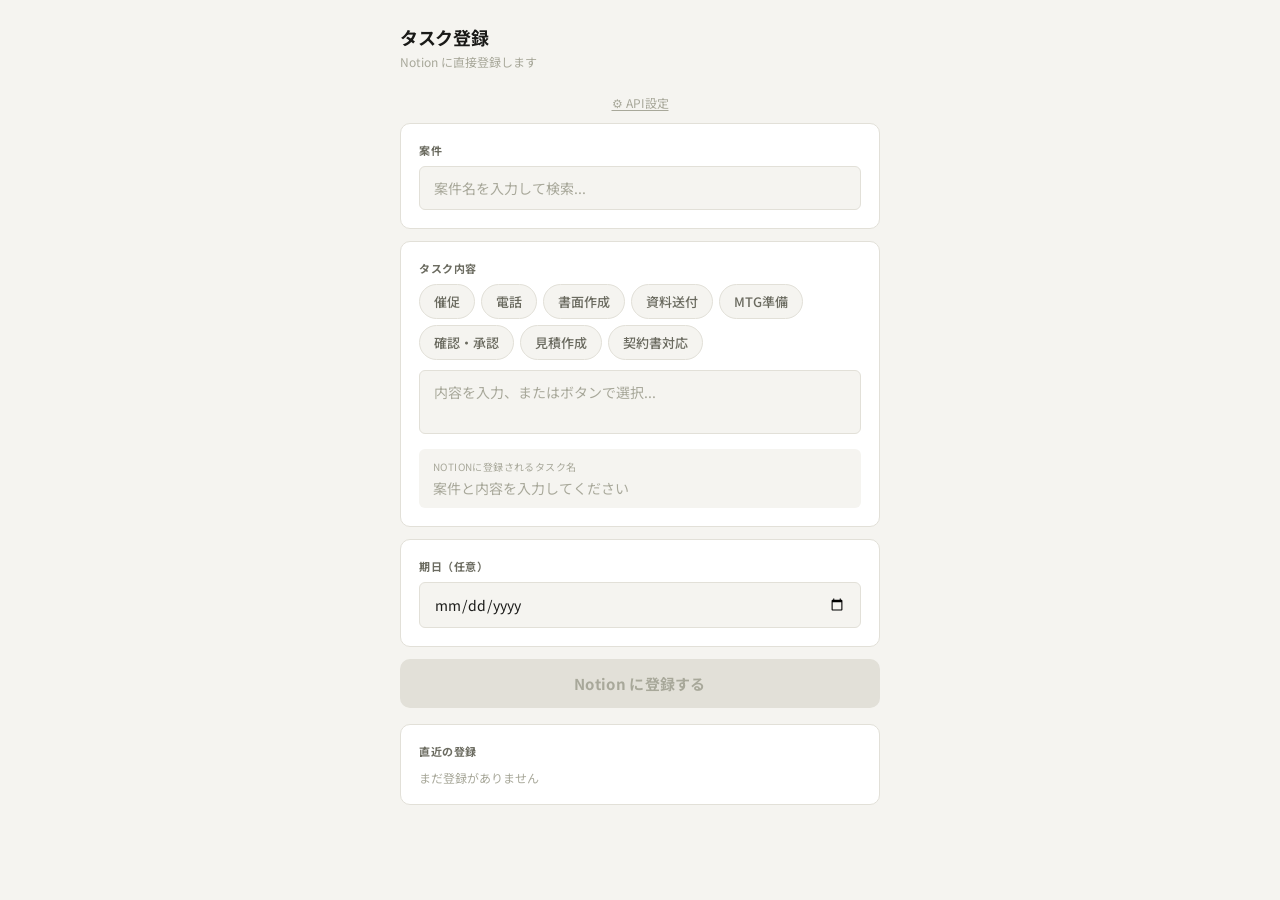
==== index.html @ 01832814 "Add files via upload" ====
<!DOCTYPE html>
<html lang="ja">
<head>
<meta charset="UTF-8">
<meta name="viewport" content="width=device-width, initial-scale=1.0">
<title>タスク登録</title>
<style>
  @import url('https://fonts.googleapis.com/css2?family=Noto+Sans+JP:wght@400;500;700&display=swap');

  :root {
    --bg: #f5f4f0;
    --surface: #ffffff;
    --border: #e2e0d8;
    --border-focus: #a0a090;
    --text: #1a1a18;
    --text-sub: #6b6b60;
    --text-hint: #a8a89a;
    --accent: #2d6a4f;
    --accent-light: #e8f5ee;
    --accent-border: #74c69d;
    --proj-bg: #eeedfe;
    --proj-text: #3c3489;
    --danger: #c94040;
    --radius: 10px;
    --radius-sm: 6px;
    --radius-pill: 20px;
  }

  * { box-sizing: border-box; margin: 0; padding: 0; }

  body {
    font-family: 'Noto Sans JP', sans-serif;
    background: var(--bg);
    color: var(--text);
    min-height: 100vh;
    display: flex;
    justify-content: center;
    align-items: flex-start;
    padding: 24px 16px 60px;
  }

  .container {
    width: 100%;
    max-width: 480px;
  }

  .header {
    margin-bottom: 24px;
  }

  .header h1 {
    font-size: 18px;
    font-weight: 700;
    letter-spacing: -0.3px;
    color: var(--text);
  }

  .header p {
    font-size: 12px;
    color: var(--text-hint);
    margin-top: 3px;
  }

  .card {
    background: var(--surface);
    border: 1px solid var(--border);
    border-radius: var(--radius);
    padding: 18px;
    margin-bottom: 12px;
  }

  .field-label {
    font-size: 11px;
    font-weight: 700;
    letter-spacing: 0.5px;
    color: var(--text-sub);
    text-transform: uppercase;
    margin-bottom: 8px;
  }

  /* 案件検索 */
  .search-wrap { position: relative; }

  .search-input {
    width: 100%;
    padding: 11px 14px;
    font-size: 14px;
    font-family: inherit;
    border: 1px solid var(--border);
    border-radius: var(--radius-sm);
    background: var(--bg);
    color: var(--text);
    outline: none;
    transition: border-color 0.15s;
  }

  .search-input:focus { border-color: var(--border-focus); }
  .search-input::placeholder { color: var(--text-hint); }

  .suggestions {
    display: none;
    position: absolute;
    top: calc(100% + 4px);
    left: 0; right: 0;
    background: var(--surface);
    border: 1px solid var(--border);
    border-radius: var(--radius-sm);
    overflow: hidden;
    z-index: 100;
    box-shadow: 0 4px 16px rgba(0,0,0,0.08);
  }

  .sug-item {
    padding: 10px 14px;
    font-size: 13px;
    cursor: pointer;
    transition: background 0.1s;
    color: var(--text);
  }

  .sug-item:hover { background: var(--bg); }
  .sug-item strong { color: var(--accent); font-weight: 700; }

  .sug-empty {
    padding: 10px 14px;
    font-size: 13px;
    color: var(--text-hint);
  }

  .selected-chip {
    display: none;
    align-items: center;
    gap: 6px;
    background: var(--proj-bg);
    color: var(--proj-text);
    border-radius: var(--radius-pill);
    padding: 5px 12px;
    font-size: 13px;
    font-weight: 500;
    margin-top: 8px;
    width: fit-content;
  }

  .selected-chip button {
    background: none;
    border: none;
    cursor: pointer;
    color: var(--proj-text);
    font-size: 15px;
    line-height: 1;
    padding: 0;
    opacity: 0.7;
  }

  .selected-chip button:hover { opacity: 1; }

  /* 種別ボタン */
  .type-grid {
    display: flex;
    flex-wrap: wrap;
    gap: 6px;
  }

  .type-btn {
    padding: 7px 14px;
    font-size: 13px;
    font-family: inherit;
    font-weight: 500;
    border: 1px solid var(--border);
    border-radius: var(--radius-pill);
    background: var(--bg);
    color: var(--text-sub);
    cursor: pointer;
    transition: all 0.12s;
  }

  .type-btn:hover { border-color: var(--border-focus); color: var(--text); }

  .type-btn.active {
    background: var(--accent-light);
    border-color: var(--accent-border);
    color: var(--accent);
  }

  /* タスク内容 */
  .task-input {
    width: 100%;
    padding: 11px 14px;
    font-size: 14px;
    font-family: inherit;
    border: 1px solid var(--border);
    border-radius: var(--radius-sm);
    background: var(--bg);
    color: var(--text);
    outline: none;
    transition: border-color 0.15s;
    resize: none;
  }

  .task-input:focus { border-color: var(--border-focus); }
  .task-input::placeholder { color: var(--text-hint); }

  /* プレビュー */
  .preview {
    background: var(--bg);
    border-radius: var(--radius-sm);
    padding: 10px 14px;
    margin-top: 10px;
  }

  .preview-label {
    font-size: 10px;
    color: var(--text-hint);
    letter-spacing: 0.4px;
    text-transform: uppercase;
    margin-bottom: 4px;
  }

  .preview-name {
    font-size: 14px;
    font-weight: 500;
    color: var(--text);
    min-height: 20px;
  }

  .preview-name.empty { color: var(--text-hint); font-weight: 400; }

  /* 期日 */
  .date-input {
    width: 100%;
    padding: 11px 14px;
    font-size: 14px;
    font-family: inherit;
    border: 1px solid var(--border);
    border-radius: var(--radius-sm);
    background: var(--bg);
    color: var(--text);
    outline: none;
    transition: border-color 0.15s;
  }

  .date-input:focus { border-color: var(--border-focus); }

  /* 登録ボタン */
  .submit-btn {
    width: 100%;
    padding: 14px;
    font-size: 15px;
    font-family: inherit;
    font-weight: 700;
    background: var(--accent);
    color: #fff;
    border: none;
    border-radius: var(--radius);
    cursor: pointer;
    transition: opacity 0.15s, transform 0.1s;
    letter-spacing: 0.3px;
  }

  .submit-btn:hover:not(:disabled) { opacity: 0.88; }
  .submit-btn:active:not(:disabled) { transform: scale(0.98); }

  .submit-btn:disabled {
    background: var(--border);
    color: var(--text-hint);
    cursor: not-allowed;
  }

  /* トースト */
  .toast {
    display: none;
    position: fixed;
    bottom: 28px;
    left: 50%;
    transform: translateX(-50%);
    background: var(--text);
    color: #fff;
    padding: 12px 20px;
    border-radius: var(--radius-pill);
    font-size: 13px;
    font-weight: 500;
    white-space: nowrap;
    z-index: 999;
    animation: fadeup 0.2s ease;
  }

  .toast.error { background: var(--danger); }

  @keyframes fadeup {
    from { opacity: 0; transform: translateX(-50%) translateY(8px); }
    to   { opacity: 1; transform: translateX(-50%) translateY(0); }
  }

  /* 直近履歴 */
  .history-list { display: flex; flex-direction: column; gap: 0; }

  .h-item {
    display: flex;
    align-items: center;
    gap: 8px;
    padding: 9px 0;
    border-bottom: 1px solid var(--border);
    font-size: 12px;
  }

  .h-item:last-child { border-bottom: none; }
  .h-name { flex: 1; color: var(--text); line-height: 1.4; }
  .h-date { color: var(--text-hint); white-space: nowrap; }
  .h-empty { font-size: 12px; color: var(--text-hint); }

  /* ローディング */
  .loading {
    display: none;
    font-size: 12px;
    color: var(--text-hint);
    margin-top: 6px;
  }

  /* 設定エリア */
  .config-toggle {
    font-size: 12px;
    color: var(--text-hint);
    cursor: pointer;
    text-align: center;
    margin-bottom: 12px;
    text-decoration: underline;
    text-underline-offset: 2px;
  }

  .config-area {
    display: none;
    background: var(--surface);
    border: 1px solid var(--border);
    border-radius: var(--radius);
    padding: 16px 18px;
    margin-bottom: 12px;
  }

  .config-area .field-label { margin-bottom: 6px; }

  .config-input {
    width: 100%;
    padding: 9px 12px;
    font-size: 13px;
    font-family: 'Courier New', monospace;
    border: 1px solid var(--border);
    border-radius: var(--radius-sm);
    background: var(--bg);
    color: var(--text);
    outline: none;
    margin-bottom: 10px;
  }

  .config-input:focus { border-color: var(--border-focus); }

  .config-save {
    padding: 8px 16px;
    font-size: 13px;
    font-family: inherit;
    font-weight: 500;
    background: var(--text);
    color: #fff;
    border: none;
    border-radius: var(--radius-sm);
    cursor: pointer;
  }
</style>
</head>
<body>
<div class="container">

  <div class="header">
    <h1>タスク登録</h1>
    <p>Notion に直接登録します</p>
  </div>

  <!-- 設定（折りたたみ） -->
  <div class="config-toggle" onclick="toggleConfig()">⚙ API設定</div>
  <div class="config-area" id="config-area">
    <div class="field-label">タスクDB ID</div>
    <input class="config-input" id="cfg-task-db" type="text" placeholder="xxxxxxxxxxxxxxxxxxxxxxxxxxxxxxxx">
    <div class="field-label">プロジェクトDB ID</div>
    <input class="config-input" id="cfg-proj-db" type="text" placeholder="xxxxxxxxxxxxxxxxxxxxxxxxxxxxxxxx">
    <button class="config-save" onclick="saveConfig()">保存</button>
  </div>

  <!-- 案件検索 -->
  <div class="card">
    <div class="field-label">案件</div>
    <div class="search-wrap">
      <input class="search-input" id="proj-search" type="text"
        placeholder="案件名を入力して検索..."
        oninput="onSearchInput(this.value)"
        autocomplete="off">
      <div class="suggestions" id="suggestions"></div>
    </div>
    <div class="selected-chip" id="selected-chip">
      <span id="selected-proj-name"></span>
      <button onclick="clearProject()">×</button>
    </div>
    <div class="loading" id="proj-loading">読み込み中...</div>
  </div>

  <!-- タスク内容 -->
  <div class="card">
    <div class="field-label">タスク内容</div>
    <div class="type-grid" id="type-grid"></div>
    <textarea class="task-input" id="task-content" rows="2"
      placeholder="内容を入力、またはボタンで選択..."
      oninput="updatePreview()" style="margin-top:10px;"></textarea>
    <div class="preview">
      <div class="preview-label">Notionに登録されるタスク名</div>
      <div class="preview-name empty" id="preview-name">案件と内容を入力してください</div>
    </div>
  </div>

  <!-- 期日 -->
  <div class="card">
    <div class="field-label">期日（任意）</div>
    <input class="date-input" id="task-date" type="date">
  </div>

  <!-- 登録ボタン -->
  <button class="submit-btn" id="submit-btn" onclick="submitTask()" disabled>
    Notion に登録する
  </button>

  <!-- 履歴 -->
  <div class="card" style="margin-top:16px;">
    <div class="field-label" style="margin-bottom:10px;">直近の登録</div>
    <div class="history-list" id="history-list">
      <div class="h-empty">まだ登録がありません</div>
    </div>
  </div>

</div>

<div class="toast" id="toast"></div>

<script>
// ===== 設定 =====
const CONFIG = {
  workerUrl: 'https://notion-proxy.h-miura.workers.dev',
  taskDb:  localStorage.getItem('notion_task_db') || '',
  projDb:  localStorage.getItem('notion_proj_db') || '',
};

const TASK_TYPES = ['催促','電話','書面作成','資料送付','MTG準備','確認・承認','見積作成','契約書対応'];

// ===== 状態 =====
let selectedProject = null; // { id, name }
let allProjects = [];
let history = [];

// ===== 初期化 =====
function init() {
  const grid = document.getElementById('type-grid');
  if (grid) {
    TASK_TYPES.forEach(t => {
      const b = document.createElement('button');
      b.className = 'type-btn';
      b.textContent = t;
      b.onclick = () => onTypeClick(t, b);
      grid.appendChild(b);
    });
  }

  const cfgTask = document.getElementById('cfg-task-db');
  const cfgProj = document.getElementById('cfg-proj-db');
  if (cfgTask) cfgTask.value = CONFIG.taskDb;
  if (cfgProj) cfgProj.value = CONFIG.projDb;

  if (CONFIG.taskDb && CONFIG.projDb) fetchProjects();
}

// ===== 設定 =====
function toggleConfig() {
  const el = document.getElementById('config-area');
  if (!el) return;
  el.style.display = el.style.display === 'block' ? 'none' : 'block';
}

function saveConfig() {
  CONFIG.taskDb = document.getElementById('cfg-task-db').value.trim();
  CONFIG.projDb = document.getElementById('cfg-proj-db').value.trim();
  localStorage.setItem('notion_task_db', CONFIG.taskDb);
  localStorage.setItem('notion_proj_db', CONFIG.projDb);
  const configArea = document.getElementById('config-area');
  if (configArea) configArea.style.display = 'none';
  showToast('設定を保存しました');
  if (CONFIG.taskDb && CONFIG.projDb) fetchProjects();
}

// ===== プロジェクト取得 =====
async function fetchProjects() {
  if (!CONFIG.projDb) return;
  const loadingEl = document.getElementById('proj-loading');
  if (loadingEl) loadingEl.style.display = 'block';
  try {
    let results = [];
    let cursor = undefined;
    while (true) {
      const body = { page_size: 100 };
      if (cursor) body.start_cursor = cursor;
      const res = await notionRequest(
        `https://api.notion.com/v1/databases/${CONFIG.projDb}/query`,
        'POST', body
      );
      results = results.concat(res.results);
      if (!res.has_more) break;
      cursor = res.next_cursor;
    }
    allProjects = results.map(p => ({
      id: p.id,
      name: p.properties?.['名前']?.title?.[0]?.plain_text
         || p.properties?.['Name']?.title?.[0]?.plain_text
         || p.properties?.['プロジェクト名']?.title?.[0]?.plain_text
         || '（名称なし）'
    })).filter(p => p.name !== '（名称なし）').sort((a,b) => a.name.localeCompare(b.name));
  } catch(e) {
    showToast('プロジェクト取得に失敗しました: ' + e.message, true);
  }
  if (loadingEl) loadingEl.style.display = 'none';
}

// ===== 案件検索 =====
function onSearchInput(val) {
  const box = document.getElementById('suggestions');
  if (!box) return;
  if (!val.trim()) { box.style.display = 'none'; return; }
  const hits = allProjects.filter(p => p.name.includes(val)).slice(0, 8);
  if (!hits.length) {
    box.innerHTML = '<div class="sug-empty">見つかりません</div>';
    box.style.display = 'block';
    return;
  }
  box.innerHTML = hits.map(p => {
    const idx = p.name.indexOf(val);
    const hi = p.name.slice(0,idx)
      + '<strong>' + p.name.slice(idx, idx+val.length) + '</strong>'
      + p.name.slice(idx+val.length);
    return `<div class="sug-item" onclick="selectProject('${p.id}','${p.name.replace(/'/g,"\\'")}')">` + hi + `</div>`;
  }).join('');
  box.style.display = 'block';
}

function selectProject(id, name) {
  selectedProject = { id, name };
  const search = document.getElementById('proj-search');
  const sug = document.getElementById('suggestions');
  const chipName = document.getElementById('selected-proj-name');
  const chip = document.getElementById('selected-chip');
  if (search) search.value = '';
  if (sug) sug.style.display = 'none';
  if (chipName) chipName.textContent = name;
  if (chip) chip.style.display = 'flex';
  updatePreview();
}

function clearProject() {
  selectedProject = null;
  const chip = document.getElementById('selected-chip');
  if (chip) chip.style.display = 'none';
  updatePreview();
}

// クリック外で閉じる
document.addEventListener('click', e => {
  if (!e.target.closest('.search-wrap')) {
    const sug = document.getElementById('suggestions');
    if (sug) sug.style.display = 'none';
  }
});

// ===== 種別ボタン =====
function onTypeClick(text, btn) {
  const input = document.getElementById('task-content');
  const isActive = btn.classList.contains('active');
  document.querySelectorAll('.type-btn').forEach(b => b.classList.remove('active'));
  if (isActive) {
    input.value = '';
  } else {
    btn.classList.add('active');
    input.value = text;
    input.focus();
    // カーソルを末尾へ
    input.setSelectionRange(input.value.length, input.value.length);
  }
  updatePreview();
}

// ===== プレビュー =====
function updatePreview() {
  const contentEl = document.getElementById('task-content');
  const el = document.getElementById('preview-name');
  if (!contentEl || !el) return;
  const content = contentEl.value.trim();
  if (selectedProject && content) {
    el.textContent = `${selectedProject.name} / ${content}`;
    el.classList.remove('empty');
  } else if (selectedProject) {
    el.textContent = `${selectedProject.name} / （内容を入力）`;
    el.classList.add('empty');
  } else if (content) {
    el.textContent = `（案件未選択） / ${content}`;
    el.classList.add('empty');
  } else {
    el.textContent = '案件と内容を入力してください';
    el.classList.add('empty');
  }
  checkReady();
}

function checkReady() {
  const contentEl = document.getElementById('task-content');
  const btn = document.getElementById('submit-btn');
  if (!contentEl || !btn) return;
  const content = contentEl.value.trim();
  btn.disabled = !(selectedProject && content);
}

// ===== 登録 =====
async function submitTask() {
  if (!CONFIG.taskDb) {
    showToast('API設定を入力してください', true);
    toggleConfig();
    return;
  }
  const content = document.getElementById('task-content').value.trim();
  const taskName = `${selectedProject.name} / ${content}`;
  const dateVal  = document.getElementById('task-date').value;

  const btn = document.getElementById('submit-btn');
  btn.disabled = true;
  btn.textContent = '登録中...';

  try {
    const props = {
      'タスク名': { title: [{ text: { content: taskName } }] },
    };

    // リレーション
    if (selectedProject?.id) {
      props['プロジェクト'] = { relation: [{ id: selectedProject.id }] };
    }

    // 期日
    if (dateVal) {
      props['期日'] = { date: { start: dateVal } };
    }

    await notionRequest(
      `https://api.notion.com/v1/pages`,
      'POST',
      { parent: { database_id: CONFIG.taskDb }, properties: props }
    );

    // 履歴に追加
    const now = new Date();
    const timeStr = `${now.getHours()}:${String(now.getMinutes()).padStart(2,'0')}`;
    history.unshift({ name: taskName, time: timeStr });
    renderHistory();

    showToast('登録しました');

    // リセット
    document.getElementById('task-content').value = '';
    document.getElementById('task-date').value = '';
    document.querySelectorAll('.type-btn').forEach(b => b.classList.remove('active'));
    clearProject();

  } catch(e) {
    showToast('登録に失敗: ' + e.message, true);
  }

  btn.textContent = 'Notion に登録する';
  checkReady();
}

// ===== Notion APIリクエスト（Cloudflare Workers経由） =====
async function notionRequest(url, method, body) {
  const path = url.replace('https://api.notion.com', '');
  const res = await fetch(CONFIG.workerUrl + path, {
    method,
    headers: {
      'Content-Type': 'application/json',
    },
    body: JSON.stringify(body),
  });
  if (!res.ok) {
    const err = await res.json().catch(() => ({}));
    throw new Error(err.message || `HTTP ${res.status}`);
  }
  return res.json();
}

// ===== 履歴描画 =====
function renderHistory() {
  const el = document.getElementById('history-list');
  if (!history.length) {
    el.innerHTML = '<div class="h-empty">まだ登録がありません</div>';
    return;
  }
  el.innerHTML = history.slice(0, 5).map(h =>
    `<div class="h-item">
      <span class="h-name">${h.name}</span>
      <span class="h-date">${h.time}</span>
    </div>`
  ).join('');
}

// ===== トースト =====
function showToast(msg, isError = false) {
  const el = document.getElementById('toast');
  el.textContent = msg;
  el.className = 'toast' + (isError ? ' error' : '');
  el.style.display = 'block';
  setTimeout(() => { el.style.display = 'none'; }, 2800);
}

document.addEventListener('DOMContentLoaded', init);
</script>
</body>
</html>
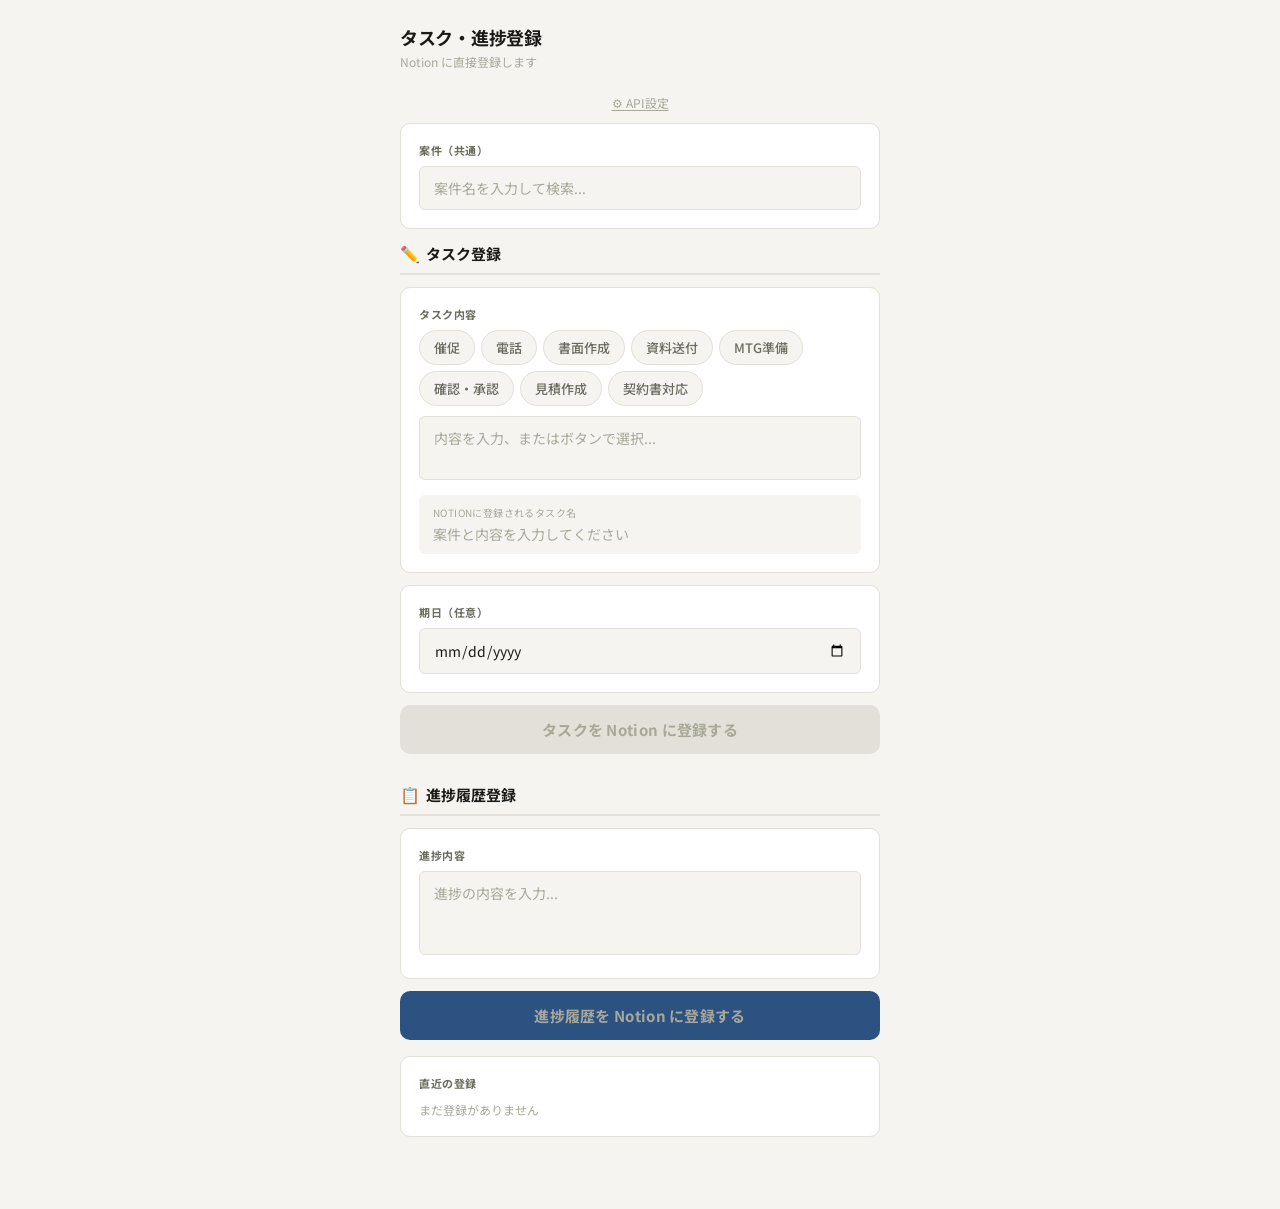
==== commit 8cc6726a: "Add files via upload" ====
--- a/index.html
+++ b/index.html
@@ -3,7 +3,7 @@
 <head>
 <meta charset="UTF-8">
 <meta name="viewport" content="width=device-width, initial-scale=1.0">
-<title>タスク登録</title>
+<title>タスク・進捗登録</title>
 <style>
   @import url('https://fonts.googleapis.com/css2?family=Noto+Sans+JP:wght@400;500;700&display=swap');
 
@@ -18,6 +18,9 @@
     --accent: #2d6a4f;
     --accent-light: #e8f5ee;
     --accent-border: #74c69d;
+    --accent2: #2c5282;
+    --accent2-light: #ebf1fa;
+    --accent2-border: #74a8d6;
     --proj-bg: #eeedfe;
     --proj-text: #3c3489;
     --danger: #c94040;
@@ -76,6 +79,25 @@
     color: var(--text-sub);
     text-transform: uppercase;
     margin-bottom: 8px;
+  }
+
+  /* セクション見出し */
+  .section-title {
+    font-size: 15px;
+    font-weight: 700;
+    color: var(--text);
+    margin-bottom: 12px;
+    padding-bottom: 8px;
+    border-bottom: 2px solid var(--border);
+    display: flex;
+    align-items: center;
+    gap: 6px;
+  }
+
+  .section-title .icon { font-size: 16px; }
+
+  .section-divider {
+    margin: 28px 0 20px;
   }
 
   /* 案件検索 */
@@ -108,6 +130,8 @@
     overflow: hidden;
     z-index: 100;
     box-shadow: 0 4px 16px rgba(0,0,0,0.08);
+    max-height: 240px;
+    overflow-y: auto;
   }
 
   .sug-item {
@@ -264,6 +288,10 @@
     background: var(--border);
     color: var(--text-hint);
     cursor: not-allowed;
+  }
+
+  .submit-btn.btn-history {
+    background: var(--accent2);
   }
 
   /* トースト */
@@ -306,6 +334,15 @@
   .h-item:last-child { border-bottom: none; }
   .h-name { flex: 1; color: var(--text); line-height: 1.4; }
   .h-date { color: var(--text-hint); white-space: nowrap; }
+  .h-badge {
+    font-size: 10px;
+    padding: 2px 7px;
+    border-radius: var(--radius-pill);
+    font-weight: 500;
+    white-space: nowrap;
+  }
+  .h-badge.task { background: var(--accent-light); color: var(--accent); }
+  .h-badge.progress { background: var(--accent2-light); color: var(--accent2); }
   .h-empty { font-size: 12px; color: var(--text-hint); }
 
   /* ローディング */
@@ -370,7 +407,7 @@
 <div class="container">
 
   <div class="header">
-    <h1>タスク登録</h1>
+    <h1>タスク・進捗登録</h1>
     <p>Notion に直接登録します</p>
   </div>
 
@@ -381,12 +418,14 @@
     <input class="config-input" id="cfg-task-db" type="text" placeholder="xxxxxxxxxxxxxxxxxxxxxxxxxxxxxxxx">
     <div class="field-label">プロジェクトDB ID</div>
     <input class="config-input" id="cfg-proj-db" type="text" placeholder="xxxxxxxxxxxxxxxxxxxxxxxxxxxxxxxx">
+    <div class="field-label">進捗履歴DB ID</div>
+    <input class="config-input" id="cfg-history-db" type="text" placeholder="xxxxxxxxxxxxxxxxxxxxxxxxxxxxxxxx">
     <button class="config-save" onclick="saveConfig()">保存</button>
   </div>
 
-  <!-- 案件検索 -->
+  <!-- ==================== 共通：案件選択 ==================== -->
   <div class="card">
-    <div class="field-label">案件</div>
+    <div class="field-label">案件（共通）</div>
     <div class="search-wrap">
       <input class="search-input" id="proj-search" type="text"
         placeholder="案件名を入力して検索..."
@@ -401,6 +440,9 @@
     <div class="loading" id="proj-loading">読み込み中...</div>
   </div>
 
+  <!-- ==================== タスク登録 ==================== -->
+  <div class="section-title"><span class="icon">✏️</span> タスク登録</div>
+
   <!-- タスク内容 -->
   <div class="card">
     <div class="field-label">タスク内容</div>
@@ -420,12 +462,29 @@
     <input class="date-input" id="task-date" type="date">
   </div>
 
-  <!-- 登録ボタン -->
+  <!-- タスク登録ボタン -->
   <button class="submit-btn" id="submit-btn" onclick="submitTask()" disabled>
-    Notion に登録する
+    タスクを Notion に登録する
   </button>
 
-  <!-- 履歴 -->
+  <!-- ==================== 進捗履歴登録 ==================== -->
+  <div class="section-divider"></div>
+  <div class="section-title"><span class="icon">📋</span> 進捗履歴登録</div>
+
+  <!-- 進捗内容 -->
+  <div class="card">
+    <div class="field-label">進捗内容</div>
+    <textarea class="task-input" id="hist-content" rows="3"
+      placeholder="進捗の内容を入力..."
+      oninput="checkHistReady()"></textarea>
+  </div>
+
+  <!-- 進捗登録ボタン -->
+  <button class="submit-btn btn-history" id="hist-submit-btn" onclick="submitHistory()" disabled>
+    進捗履歴を Notion に登録する
+  </button>
+
+  <!-- 直近の登録履歴 -->
   <div class="card" style="margin-top:16px;">
     <div class="field-label" style="margin-bottom:10px;">直近の登録</div>
     <div class="history-list" id="history-list">
@@ -441,16 +500,17 @@
 // ===== 設定 =====
 const CONFIG = {
   workerUrl: 'https://notion-proxy.h-miura.workers.dev',
-  taskDb:  localStorage.getItem('notion_task_db') || '',
-  projDb:  localStorage.getItem('notion_proj_db') || '',
+  taskDb:    localStorage.getItem('notion_task_db') || '',
+  projDb:    localStorage.getItem('notion_proj_db') || '',
+  historyDb: localStorage.getItem('notion_history_db') || '',
 };
 
 const TASK_TYPES = ['催促','電話','書面作成','資料送付','MTG準備','確認・承認','見積作成','契約書対応'];
 
 // ===== 状態 =====
-let selectedProject = null; // { id, name }
+let selectedProject = null; // 共通の案件選択
 let allProjects = [];
-let history = [];
+let recentHistory = [];
 
 // ===== 初期化 =====
 function init() {
@@ -467,10 +527,12 @@
 
   const cfgTask = document.getElementById('cfg-task-db');
   const cfgProj = document.getElementById('cfg-proj-db');
+  const cfgHist = document.getElementById('cfg-history-db');
   if (cfgTask) cfgTask.value = CONFIG.taskDb;
   if (cfgProj) cfgProj.value = CONFIG.projDb;
-
-  if (CONFIG.taskDb && CONFIG.projDb) fetchProjects();
+  if (cfgHist) cfgHist.value = CONFIG.historyDb;
+
+  if (CONFIG.projDb) fetchProjects();
 }
 
 // ===== 設定 =====
@@ -481,17 +543,19 @@
 }
 
 function saveConfig() {
-  CONFIG.taskDb = document.getElementById('cfg-task-db').value.trim();
-  CONFIG.projDb = document.getElementById('cfg-proj-db').value.trim();
+  CONFIG.taskDb    = document.getElementById('cfg-task-db').value.trim();
+  CONFIG.projDb    = document.getElementById('cfg-proj-db').value.trim();
+  CONFIG.historyDb = document.getElementById('cfg-history-db').value.trim();
   localStorage.setItem('notion_task_db', CONFIG.taskDb);
   localStorage.setItem('notion_proj_db', CONFIG.projDb);
+  localStorage.setItem('notion_history_db', CONFIG.historyDb);
   const configArea = document.getElementById('config-area');
   if (configArea) configArea.style.display = 'none';
   showToast('設定を保存しました');
-  if (CONFIG.taskDb && CONFIG.projDb) fetchProjects();
-}
-
-// ===== プロジェクト取得 =====
+  if (CONFIG.projDb) fetchProjects();
+}
+
+// ===== プロジェクト取得（ステータスフィルタ付き） =====
 async function fetchProjects() {
   if (!CONFIG.projDb) return;
   const loadingEl = document.getElementById('proj-loading');
@@ -500,7 +564,15 @@
     let results = [];
     let cursor = undefined;
     while (true) {
-      const body = { page_size: 100 };
+      const body = {
+        page_size: 100,
+        filter: {
+          or: [
+            { property: 'ステータス', status: { equals: '未着手' } },
+            { property: 'ステータス', status: { equals: '進行中' } }
+          ]
+        }
+      };
       if (cursor) body.start_cursor = cursor;
       const res = await notionRequest(
         `https://api.notion.com/v1/databases/${CONFIG.projDb}/query`,
@@ -523,7 +595,7 @@
   if (loadingEl) loadingEl.style.display = 'none';
 }
 
-// ===== 案件検索 =====
+// ===== 共通：案件検索 =====
 function onSearchInput(val) {
   const box = document.getElementById('suggestions');
   if (!box) return;
@@ -555,6 +627,7 @@
   if (chipName) chipName.textContent = name;
   if (chip) chip.style.display = 'flex';
   updatePreview();
+  checkHistReady();
 }
 
 function clearProject() {
@@ -562,6 +635,7 @@
   const chip = document.getElementById('selected-chip');
   if (chip) chip.style.display = 'none';
   updatePreview();
+  checkHistReady();
 }
 
 // クリック外で閉じる
@@ -583,7 +657,6 @@
     btn.classList.add('active');
     input.value = text;
     input.focus();
-    // カーソルを末尾へ
     input.setSelectionRange(input.value.length, input.value.length);
   }
   updatePreview();
@@ -619,7 +692,15 @@
   btn.disabled = !(selectedProject && content);
 }
 
-// ===== 登録 =====
+function checkHistReady() {
+  const contentEl = document.getElementById('hist-content');
+  const btn = document.getElementById('hist-submit-btn');
+  if (!contentEl || !btn) return;
+  const content = contentEl.value.trim();
+  btn.disabled = !(selectedProject && content);
+}
+
+// ===== タスク登録 =====
 async function submitTask() {
   if (!CONFIG.taskDb) {
     showToast('API設定を入力してください', true);
@@ -639,12 +720,10 @@
       'タスク名': { title: [{ text: { content: taskName } }] },
     };
 
-    // リレーション
     if (selectedProject?.id) {
       props['プロジェクト'] = { relation: [{ id: selectedProject.id }] };
     }
 
-    // 期日
     if (dateVal) {
       props['期日'] = { date: { start: dateVal } };
     }
@@ -655,26 +734,77 @@
       { parent: { database_id: CONFIG.taskDb }, properties: props }
     );
 
-    // 履歴に追加
     const now = new Date();
     const timeStr = `${now.getHours()}:${String(now.getMinutes()).padStart(2,'0')}`;
-    history.unshift({ name: taskName, time: timeStr });
+    recentHistory.unshift({ name: taskName, time: timeStr, type: 'task' });
     renderHistory();
 
-    showToast('登録しました');
-
-    // リセット
+    showToast('タスクを登録しました');
+
+    // タスク入力のみリセット（案件は維持）
     document.getElementById('task-content').value = '';
     document.getElementById('task-date').value = '';
     document.querySelectorAll('.type-btn').forEach(b => b.classList.remove('active'));
-    clearProject();
+    updatePreview();
 
   } catch(e) {
     showToast('登録に失敗: ' + e.message, true);
   }
 
-  btn.textContent = 'Notion に登録する';
+  btn.textContent = 'タスクを Notion に登録する';
   checkReady();
+}
+
+// ===== 進捗履歴登録 =====
+async function submitHistory() {
+  if (!CONFIG.historyDb) {
+    showToast('進捗履歴DB IDを設定してください', true);
+    toggleConfig();
+    return;
+  }
+  const content = document.getElementById('hist-content').value.trim();
+
+  const btn = document.getElementById('hist-submit-btn');
+  btn.disabled = true;
+  btn.textContent = '登録中...';
+
+  try {
+    const today = new Date();
+    const dateStr = `${today.getFullYear()}-${String(today.getMonth()+1).padStart(2,'0')}-${String(today.getDate()).padStart(2,'0')}`;
+
+    const props = {
+      '進捗履歴': { title: [{ text: { content: content } }] },
+      '作成日': { date: { start: dateStr } },
+    };
+
+    if (selectedProject?.id) {
+      props['プロジェクト'] = { relation: [{ id: selectedProject.id }] };
+    }
+
+    await notionRequest(
+      `https://api.notion.com/v1/pages`,
+      'POST',
+      { parent: { database_id: CONFIG.historyDb }, properties: props }
+    );
+
+    const now = new Date();
+    const timeStr = `${now.getHours()}:${String(now.getMinutes()).padStart(2,'0')}`;
+    const displayName = `${selectedProject.name} / ${content}`;
+    recentHistory.unshift({ name: displayName, time: timeStr, type: 'progress' });
+    renderHistory();
+
+    showToast('進捗履歴を登録しました');
+
+    // 進捗入力のみリセット（案件は維持）
+    document.getElementById('hist-content').value = '';
+    checkHistReady();
+
+  } catch(e) {
+    showToast('登録に失敗: ' + e.message, true);
+  }
+
+  btn.textContent = '進捗履歴を Notion に登録する';
+  checkHistReady();
 }
 
 // ===== Notion APIリクエスト（Cloudflare Workers経由） =====
@@ -697,16 +827,19 @@
 // ===== 履歴描画 =====
 function renderHistory() {
   const el = document.getElementById('history-list');
-  if (!history.length) {
+  if (!recentHistory.length) {
     el.innerHTML = '<div class="h-empty">まだ登録がありません</div>';
     return;
   }
-  el.innerHTML = history.slice(0, 5).map(h =>
-    `<div class="h-item">
+  el.innerHTML = recentHistory.slice(0, 8).map(h => {
+    const badgeClass = h.type === 'task' ? 'task' : 'progress';
+    const badgeLabel = h.type === 'task' ? 'タスク' : '進捗';
+    return `<div class="h-item">
+      <span class="h-badge ${badgeClass}">${badgeLabel}</span>
       <span class="h-name">${h.name}</span>
       <span class="h-date">${h.time}</span>
-    </div>`
-  ).join('');
+    </div>`;
+  }).join('');
 }
 
 // ===== トースト =====
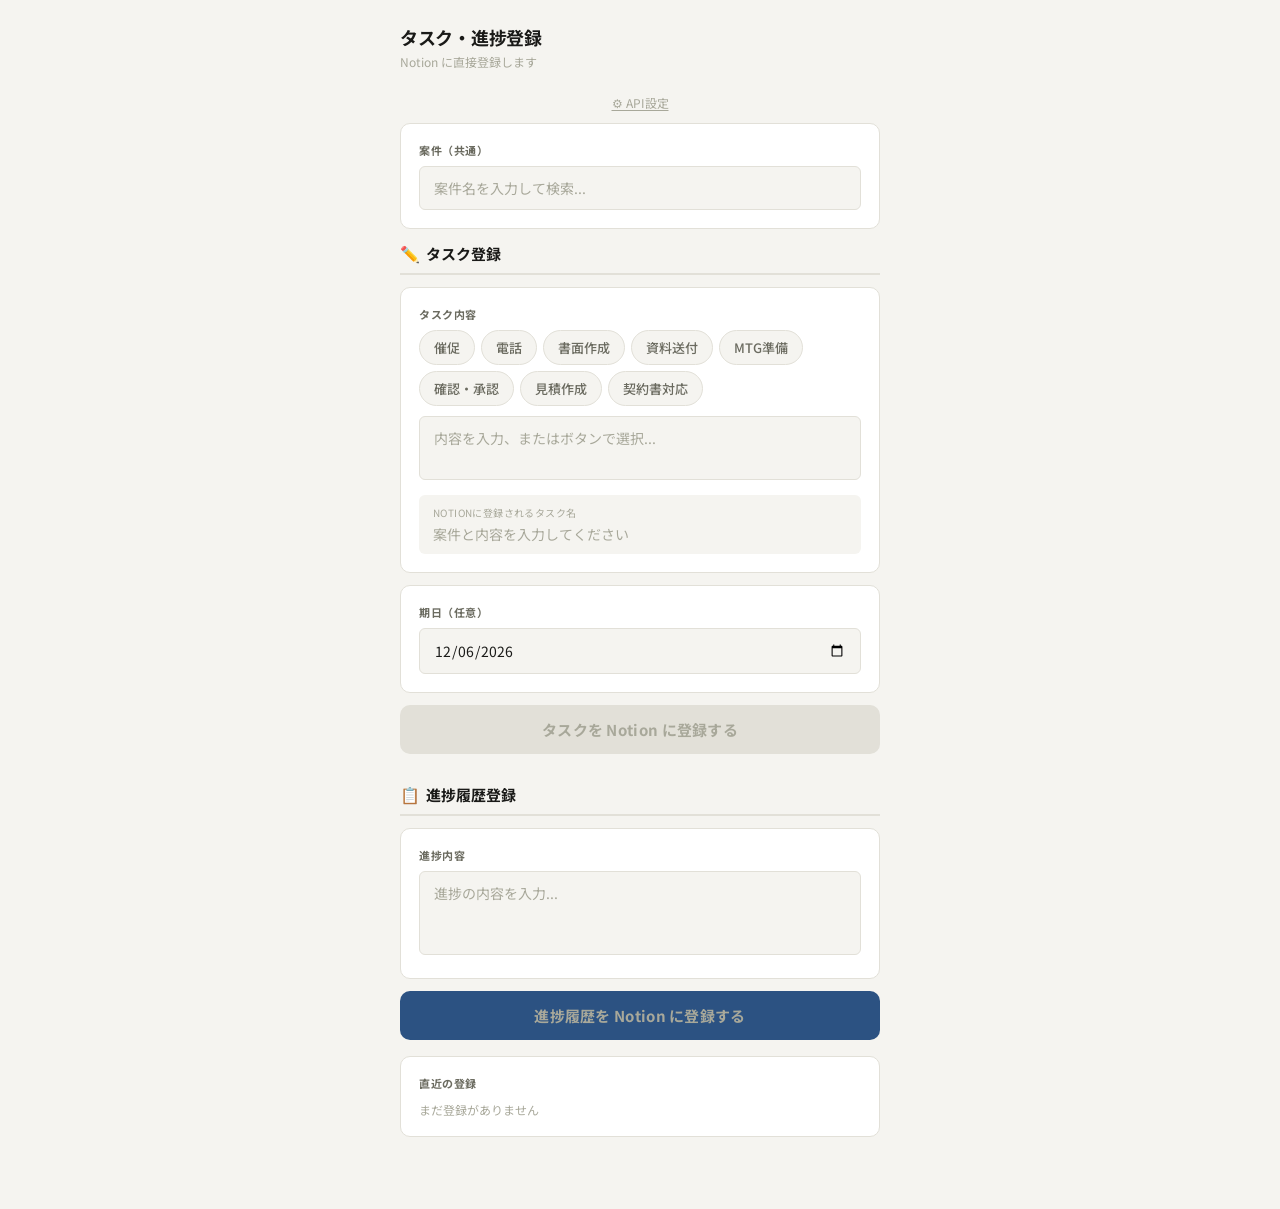
==== commit 80b6ca5a: "Add files via upload" ====
--- a/index.html
+++ b/index.html
@@ -531,6 +531,13 @@
   if (cfgTask) cfgTask.value = CONFIG.taskDb;
   if (cfgProj) cfgProj.value = CONFIG.projDb;
   if (cfgHist) cfgHist.value = CONFIG.historyDb;
+
+  // 期日にデフォルトで今日の日付をセット
+  const dateInput = document.getElementById('task-date');
+  if (dateInput) {
+    const today = new Date();
+    dateInput.value = `${today.getFullYear()}-${String(today.getMonth()+1).padStart(2,'0')}-${String(today.getDate()).padStart(2,'0')}`;
+  }
 
   if (CONFIG.projDb) fetchProjects();
 }
@@ -743,7 +750,8 @@
 
     // タスク入力のみリセット（案件は維持）
     document.getElementById('task-content').value = '';
-    document.getElementById('task-date').value = '';
+    const resetDate = new Date();
+    document.getElementById('task-date').value = `${resetDate.getFullYear()}-${String(resetDate.getMonth()+1).padStart(2,'0')}-${String(resetDate.getDate()).padStart(2,'0')}`;
     document.querySelectorAll('.type-btn').forEach(b => b.classList.remove('active'));
     updatePreview();
 
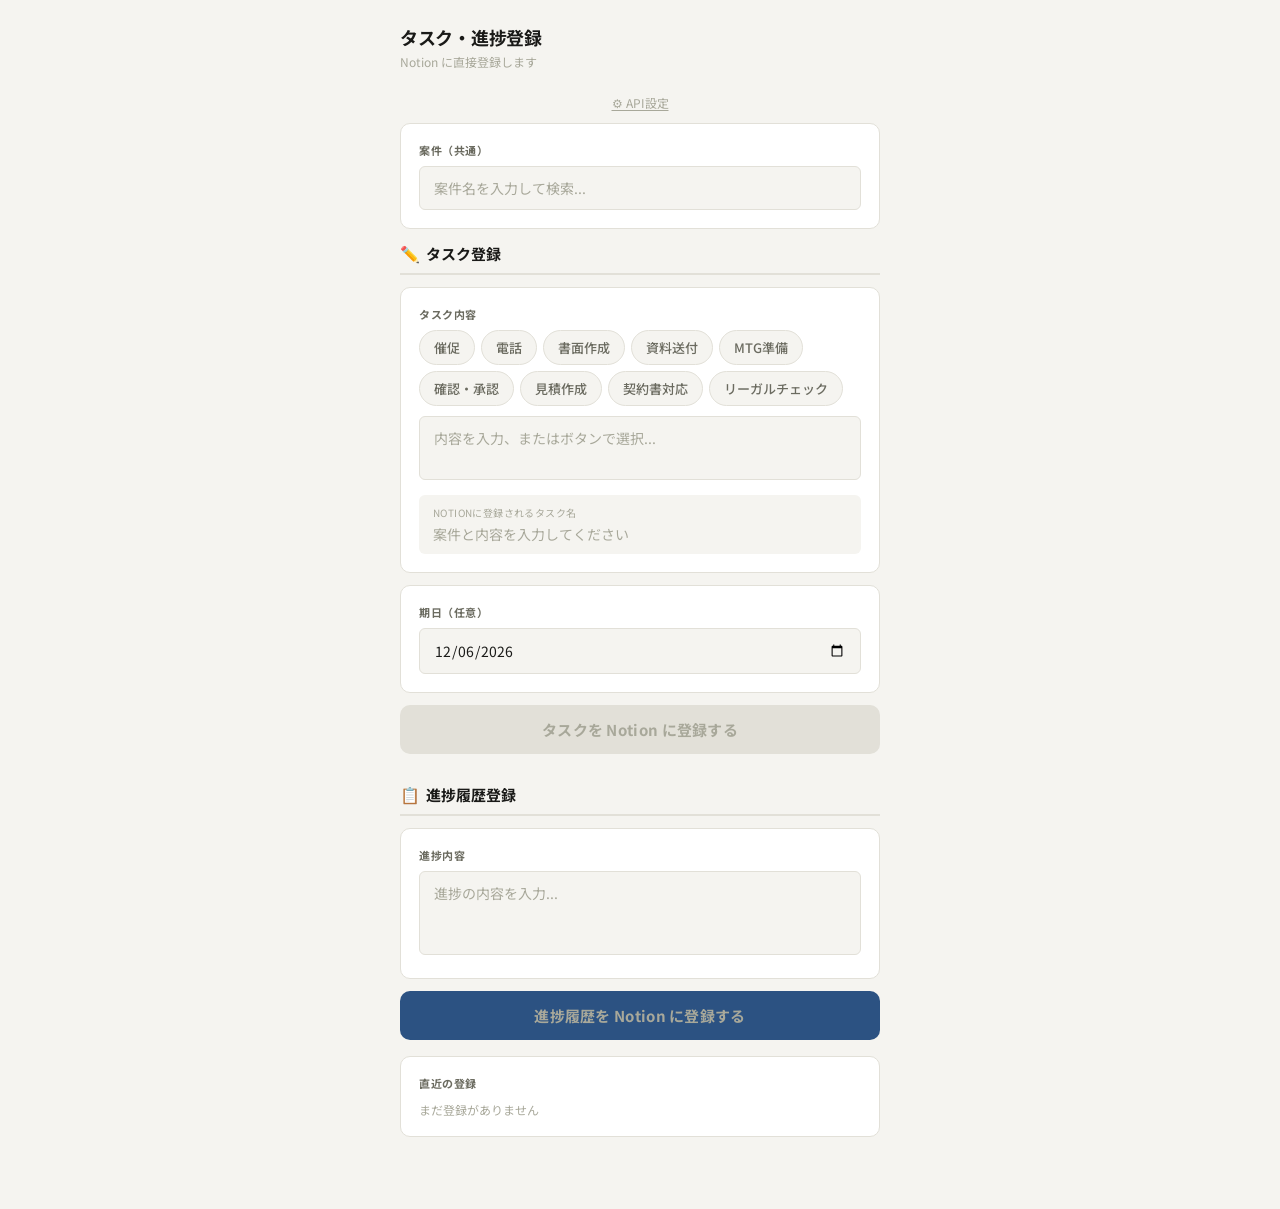
==== commit e45de86c: "Add files via upload" ====
--- a/index.html
+++ b/index.html
@@ -505,7 +505,25 @@
   historyDb: localStorage.getItem('notion_history_db') || '',
 };
 
-const TASK_TYPES = ['催促','電話','書面作成','資料送付','MTG準備','確認・承認','見積作成','契約書対応'];
+const TASK_TYPES = ['催促','電話','書面作成','資料送付','MTG準備','確認・承認','見積作成','契約書対応','リーガルチェック'];
+
+// サブタスク定義（業務種別ごと）
+const SUB_TASKS = {
+  '書面作成': [
+    '1. 資料確認・構成案作成 📝',
+    '2. 本文ドラフト作成 💻',
+    '3. 依頼者へ送付・確認依頼 ✉️',
+    '4. 返信待ち（or 催促） ⏳',
+    '5. 修正・最終化 🔧',
+    '6. 提出 ✅',
+  ],
+  'リーガルチェック': [
+    '1. 契約書・資料の読み込み 🧐',
+    '2. 修正案・コメント作成 ✍️',
+    '3. 修正版の送付・解説 📤',
+    '4. 相手方との調整待ち 🤝',
+  ],
+};
 
 // ===== 状態 =====
 let selectedProject = null; // 共通の案件選択
@@ -735,18 +753,45 @@
       props['期日'] = { date: { start: dateVal } };
     }
 
-    await notionRequest(
+    // 親タスクを作成
+    const parentRes = await notionRequest(
       `https://api.notion.com/v1/pages`,
       'POST',
       { parent: { database_id: CONFIG.taskDb }, properties: props }
     );
+    const parentId = parentRes.id;
+
+    // サブタスクが定義されている業務種別の場合、自動作成
+    const subTasks = SUB_TASKS[content];
+    if (subTasks && subTasks.length > 0) {
+      btn.textContent = 'サブタスク作成中...';
+      for (const sub of subTasks) {
+        const subProps = {
+          'タスク名': { title: [{ text: { content: `${selectedProject.name} / ${sub}` } }] },
+          '親タスク': { relation: [{ id: parentId }] },
+        };
+        if (selectedProject?.id) {
+          subProps['プロジェクト'] = { relation: [{ id: selectedProject.id }] };
+        }
+        await notionRequest(
+          `https://api.notion.com/v1/pages`,
+          'POST',
+          { parent: { database_id: CONFIG.taskDb }, properties: subProps }
+        );
+      }
+    }
 
     const now = new Date();
     const timeStr = `${now.getHours()}:${String(now.getMinutes()).padStart(2,'0')}`;
-    recentHistory.unshift({ name: taskName, time: timeStr, type: 'task' });
+    const subCount = subTasks ? subTasks.length : 0;
+    const histName = subCount > 0 ? `${taskName}（+${subCount}サブタスク）` : taskName;
+    recentHistory.unshift({ name: histName, time: timeStr, type: 'task' });
     renderHistory();
 
-    showToast('タスクを登録しました');
+    const msg = subCount > 0
+      ? `タスクと${subCount}件のサブタスクを登録しました`
+      : 'タスクを登録しました';
+    showToast(msg);
 
     // タスク入力のみリセット（案件は維持）
     document.getElementById('task-content').value = '';
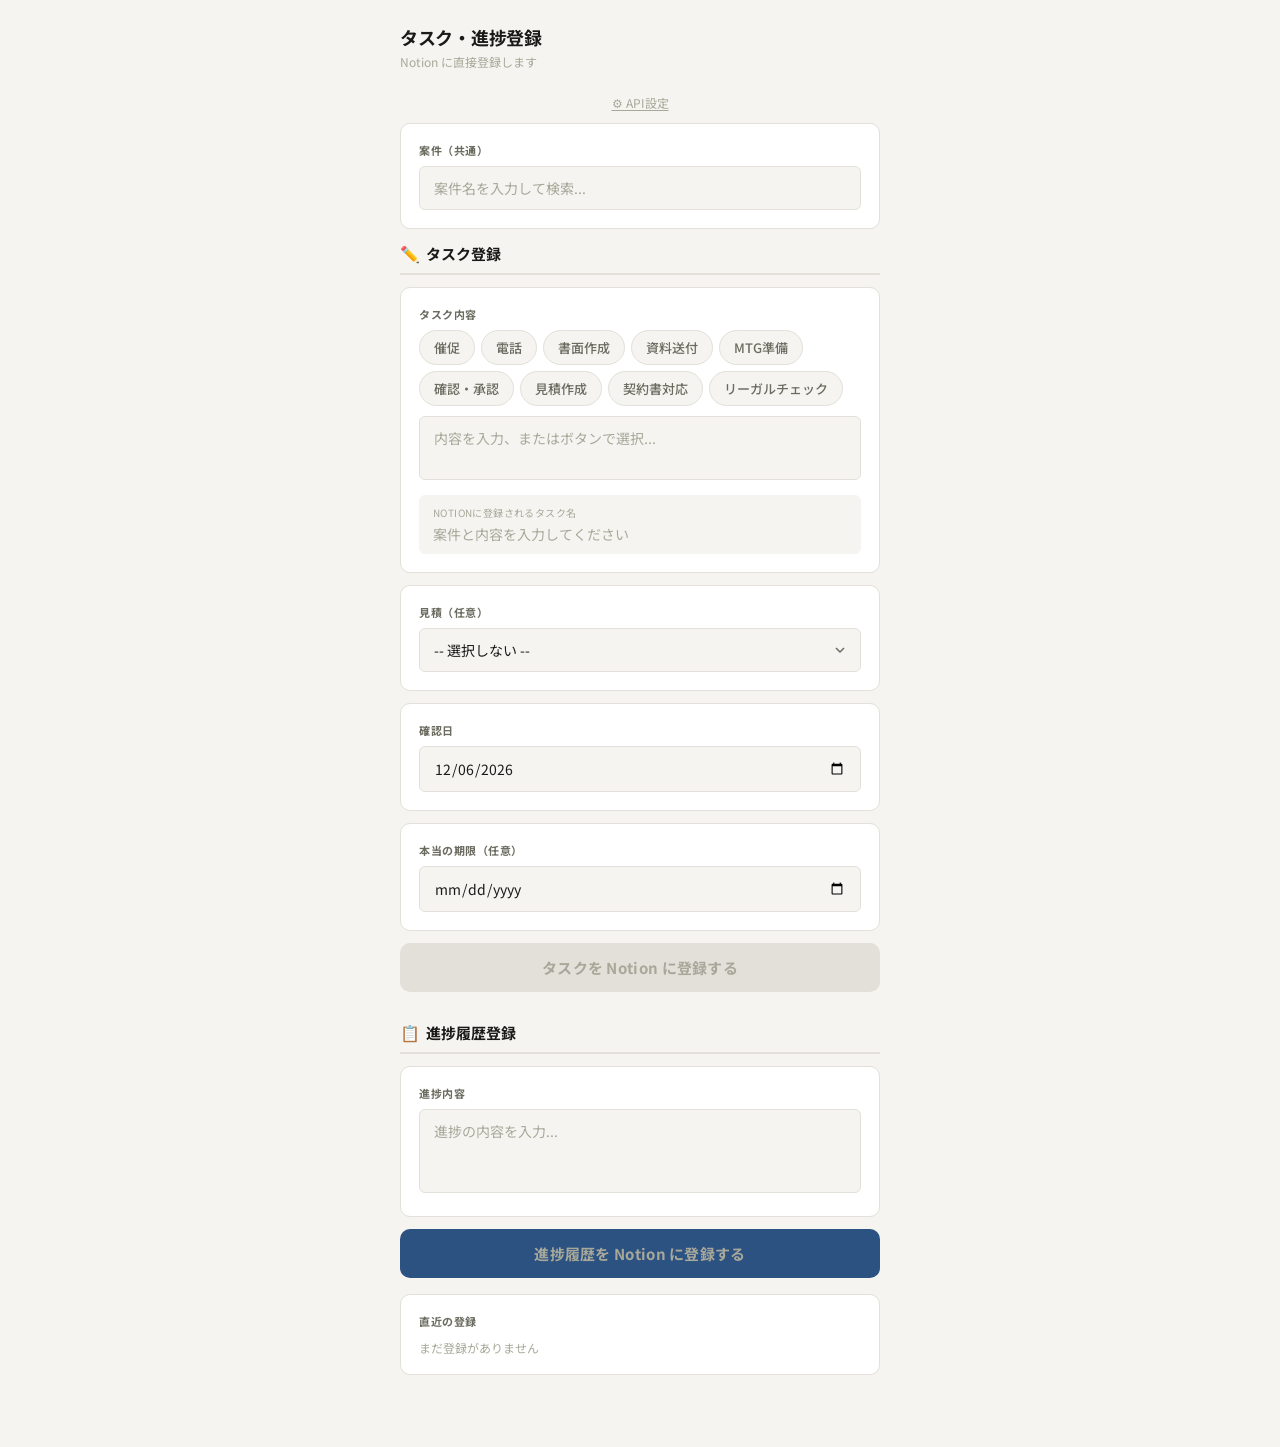
==== commit 73656c89: "Add files via upload" ====
--- a/index.html
+++ b/index.html
@@ -265,6 +265,29 @@
 
   .date-input:focus { border-color: var(--border-focus); }
 
+  /* 見積セレクト */
+  .estimate-select {
+    width: 100%;
+    padding: 11px 14px;
+    font-size: 14px;
+    font-family: inherit;
+    border: 1px solid var(--border);
+    border-radius: var(--radius-sm);
+    background: var(--bg);
+    color: var(--text);
+    outline: none;
+    transition: border-color 0.15s;
+    cursor: pointer;
+    appearance: none;
+    -webkit-appearance: none;
+    background-image: url("data:image/svg+xml;charset=US-ASCII,%3Csvg%20xmlns%3D%22http%3A%2F%2Fwww.w3.org%2F2000%2Fsvg%22%20width%3D%2212%22%20height%3D%2212%22%20viewBox%3D%220%200%2012%2012%22%3E%3Cpath%20d%3D%22M2%204l4%204%204-4%22%20stroke%3D%22%236b6b60%22%20stroke-width%3D%221.5%22%20fill%3D%22none%22%2F%3E%3C%2Fsvg%3E");
+    background-repeat: no-repeat;
+    background-position: right 14px center;
+    padding-right: 36px;
+  }
+
+  .estimate-select:focus { border-color: var(--border-focus); }
+
   /* 登録ボタン */
   .submit-btn {
     width: 100%;
@@ -456,10 +479,29 @@
     </div>
   </div>
 
-  <!-- 期日 -->
+  <!-- 見積 -->
   <div class="card">
-    <div class="field-label">期日（任意）</div>
+    <div class="field-label">見積（任意）</div>
+    <select class="estimate-select" id="task-estimate">
+      <option value="">-- 選択しない --</option>
+      <option value="SS（5分）">SS（5分）</option>
+      <option value="S（15分）">S（15分）</option>
+      <option value="M（30分）">M（30分）</option>
+      <option value="L（60分）">L（60分）</option>
+      <option value="LL（120分）">LL（120分）</option>
+    </select>
+  </div>
+
+  <!-- 確認日 -->
+  <div class="card">
+    <div class="field-label">確認日</div>
     <input class="date-input" id="task-date" type="date">
+  </div>
+
+  <!-- 本当の期限 -->
+  <div class="card">
+    <div class="field-label">本当の期限（任意）</div>
+    <input class="date-input" id="task-deadline" type="date">
   </div>
 
   <!-- タスク登録ボタン -->
@@ -507,8 +549,8 @@
 
 const TASK_TYPES = ['催促','電話','書面作成','資料送付','MTG準備','確認・承認','見積作成','契約書対応','リーガルチェック'];
 
-// サブタスク定義（業務種別ごと）
-const SUB_TASKS = {
+// チェックリスト定義（業務種別ごと）
+const CHECKLISTS = {
   '書面作成': [
     '1. 資料確認・構成案作成 📝',
     '2. 本文ドラフト作成 💻',
@@ -550,7 +592,7 @@
   if (cfgProj) cfgProj.value = CONFIG.projDb;
   if (cfgHist) cfgHist.value = CONFIG.historyDb;
 
-  // 期日にデフォルトで今日の日付をセット
+  // 確認日にデフォルトで今日の日付をセット
   const dateInput = document.getElementById('task-date');
   if (dateInput) {
     const today = new Date();
@@ -732,9 +774,11 @@
     toggleConfig();
     return;
   }
-  const content = document.getElementById('task-content').value.trim();
-  const taskName = `${selectedProject.name} / ${content}`;
-  const dateVal  = document.getElementById('task-date').value;
+  const content    = document.getElementById('task-content').value.trim();
+  const taskName   = `${selectedProject.name} / ${content}`;
+  const dateVal    = document.getElementById('task-date').value;
+  const deadlineVal= document.getElementById('task-deadline').value;
+  const estimateVal= document.getElementById('task-estimate').value;
 
   const btn = document.getElementById('submit-btn');
   btn.disabled = true;
@@ -750,51 +794,83 @@
     }
 
     if (dateVal) {
-      props['期日'] = { date: { start: dateVal } };
+      props['確認日'] = { date: { start: dateVal } };
     }
 
-    // 親タスクを作成
-    const parentRes = await notionRequest(
+    if (deadlineVal) {
+      props['本当の期限'] = { date: { start: deadlineVal } };
+    }
+
+    if (estimateVal) {
+      props['見積'] = { select: { name: estimateVal } };
+    }
+
+    // チェックリストが定義されている業務種別の場合、ページ内に自動追加
+    const matchedType = Object.keys(CHECKLISTS).find(key => content.startsWith(key));
+    const checklistItems = matchedType ? CHECKLISTS[matchedType] : null;
+
+    let children = [];
+    if (checklistItems && checklistItems.length > 0) {
+      // 工程の見出し
+      children.push({
+        object: 'block',
+        type: 'heading_2',
+        heading_2: {
+          rich_text: [{ type: 'text', text: { content: '工程' } }]
+        }
+      });
+      // 各工程をチェックボックスとして追加
+      for (const item of checklistItems) {
+        children.push({
+          object: 'block',
+          type: 'to_do',
+          to_do: {
+            rich_text: [{ type: 'text', text: { content: item } }],
+            checked: false
+          }
+        });
+      }
+      // メモ用の見出し
+      children.push({
+        object: 'block',
+        type: 'heading_2',
+        heading_2: {
+          rich_text: [{ type: 'text', text: { content: 'メモ' } }]
+        }
+      });
+    }
+
+    // ページ作成（プロパティ + チェックリストを同時に）
+    const requestBody = {
+      parent: { database_id: CONFIG.taskDb },
+      properties: props
+    };
+    if (children.length > 0) {
+      requestBody.children = children;
+    }
+
+    await notionRequest(
       `https://api.notion.com/v1/pages`,
       'POST',
-      { parent: { database_id: CONFIG.taskDb }, properties: props }
+      requestBody
     );
-    const parentId = parentRes.id;
-
-    // サブタスクが定義されている業務種別の場合、自動作成
-    const subTasks = SUB_TASKS[content];
-    if (subTasks && subTasks.length > 0) {
-      btn.textContent = 'サブタスク作成中...';
-      for (const sub of subTasks) {
-        const subProps = {
-          'タスク名': { title: [{ text: { content: `${selectedProject.name} / ${sub}` } }] },
-          '親タスク': { relation: [{ id: parentId }] },
-        };
-        if (selectedProject?.id) {
-          subProps['プロジェクト'] = { relation: [{ id: selectedProject.id }] };
-        }
-        await notionRequest(
-          `https://api.notion.com/v1/pages`,
-          'POST',
-          { parent: { database_id: CONFIG.taskDb }, properties: subProps }
-        );
-      }
-    }
 
     const now = new Date();
     const timeStr = `${now.getHours()}:${String(now.getMinutes()).padStart(2,'0')}`;
-    const subCount = subTasks ? subTasks.length : 0;
-    const histName = subCount > 0 ? `${taskName}（+${subCount}サブタスク）` : taskName;
+    const checkCount = checklistItems ? checklistItems.length : 0;
+    const histName = checkCount > 0 ? `${taskName}（+${checkCount}工程）` : taskName;
     recentHistory.unshift({ name: histName, time: timeStr, type: 'task' });
     renderHistory();
 
-    const msg = subCount > 0
-      ? `タスクと${subCount}件のサブタスクを登録しました`
+    const msg = checkCount > 0
+      ? `タスクを登録しました（${checkCount}工程のチェックリスト付き）`
       : 'タスクを登録しました';
     showToast(msg);
 
     // タスク入力のみリセット（案件は維持）
     document.getElementById('task-content').value = '';
+    document.getElementById('task-deadline').value = '';
+    document.getElementById('task-estimate').value = '';
     const resetDate = new Date();
     document.getElementById('task-date').value = `${resetDate.getFullYear()}-${String(resetDate.getMonth()+1).padStart(2,'0')}-${String(resetDate.getDate()).padStart(2,'0')}`;
     document.querySelectorAll('.type-btn').forEach(b => b.classList.remove('active'));
